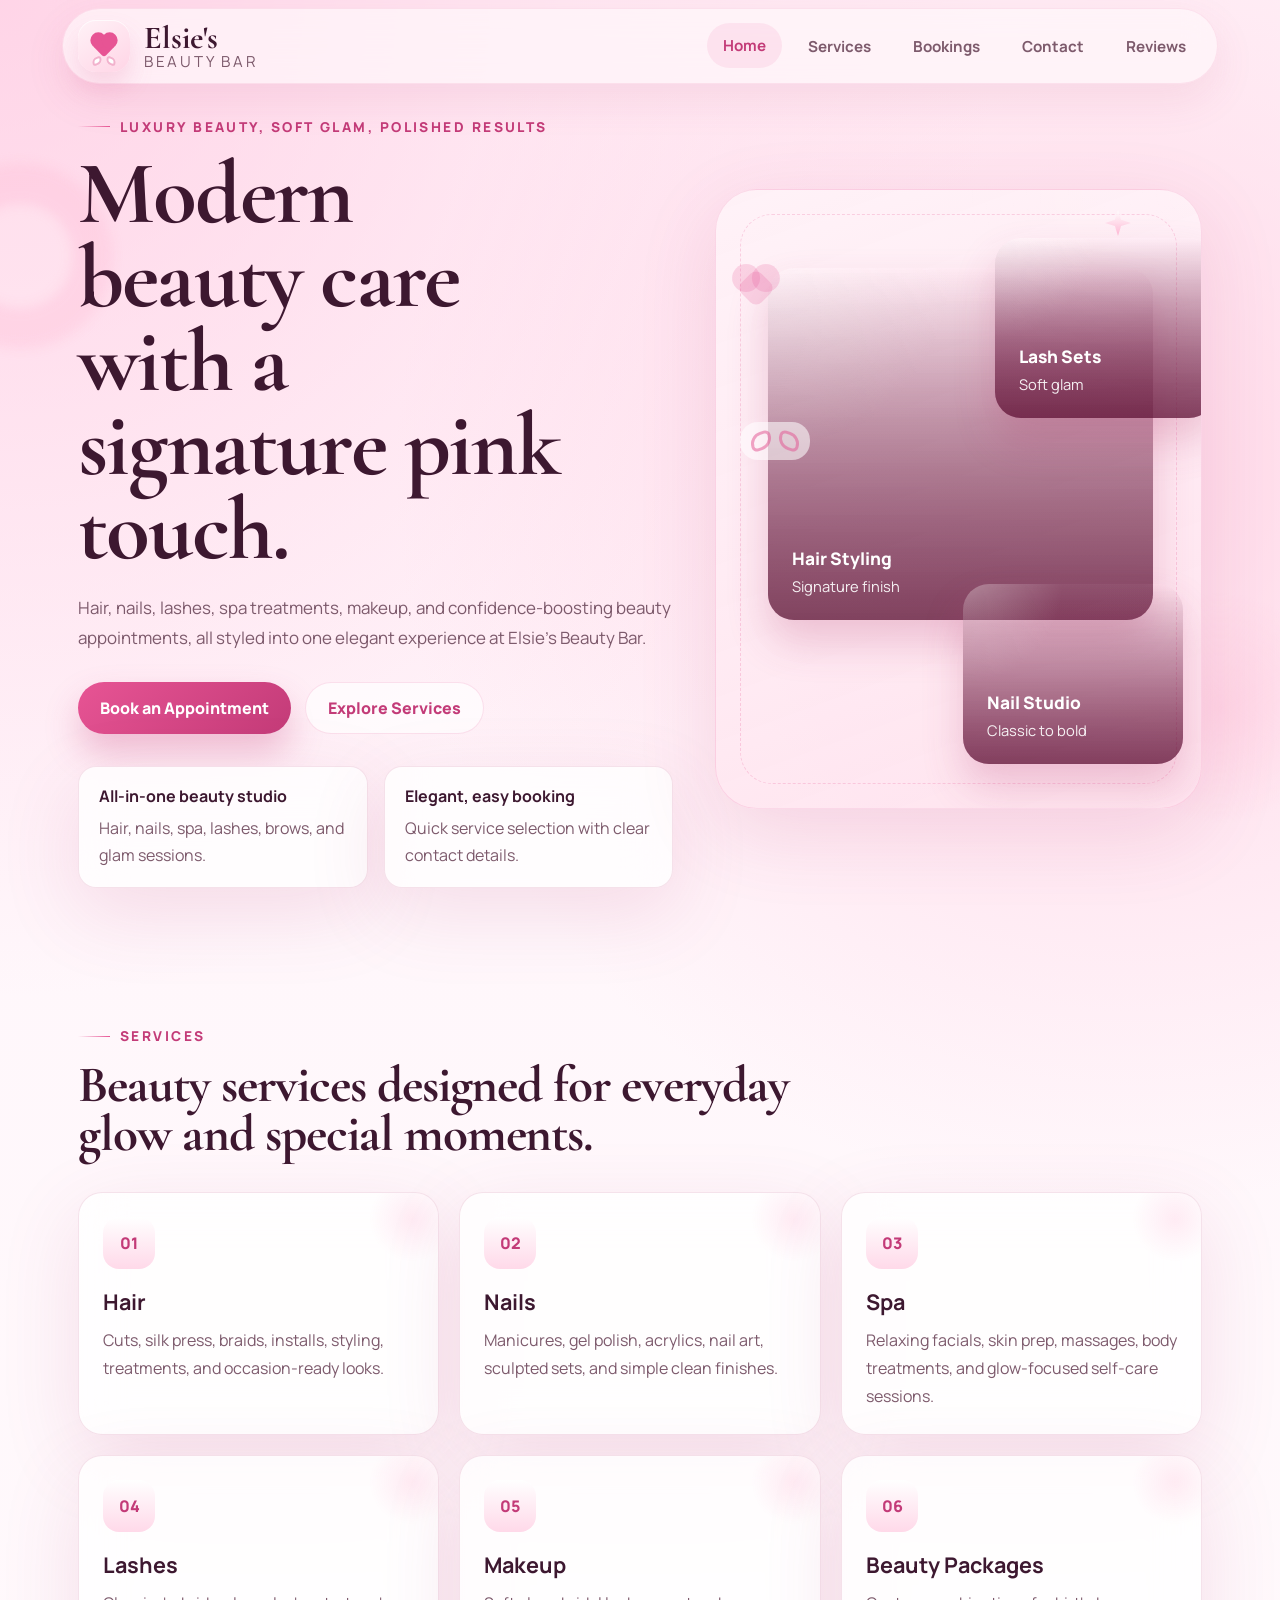
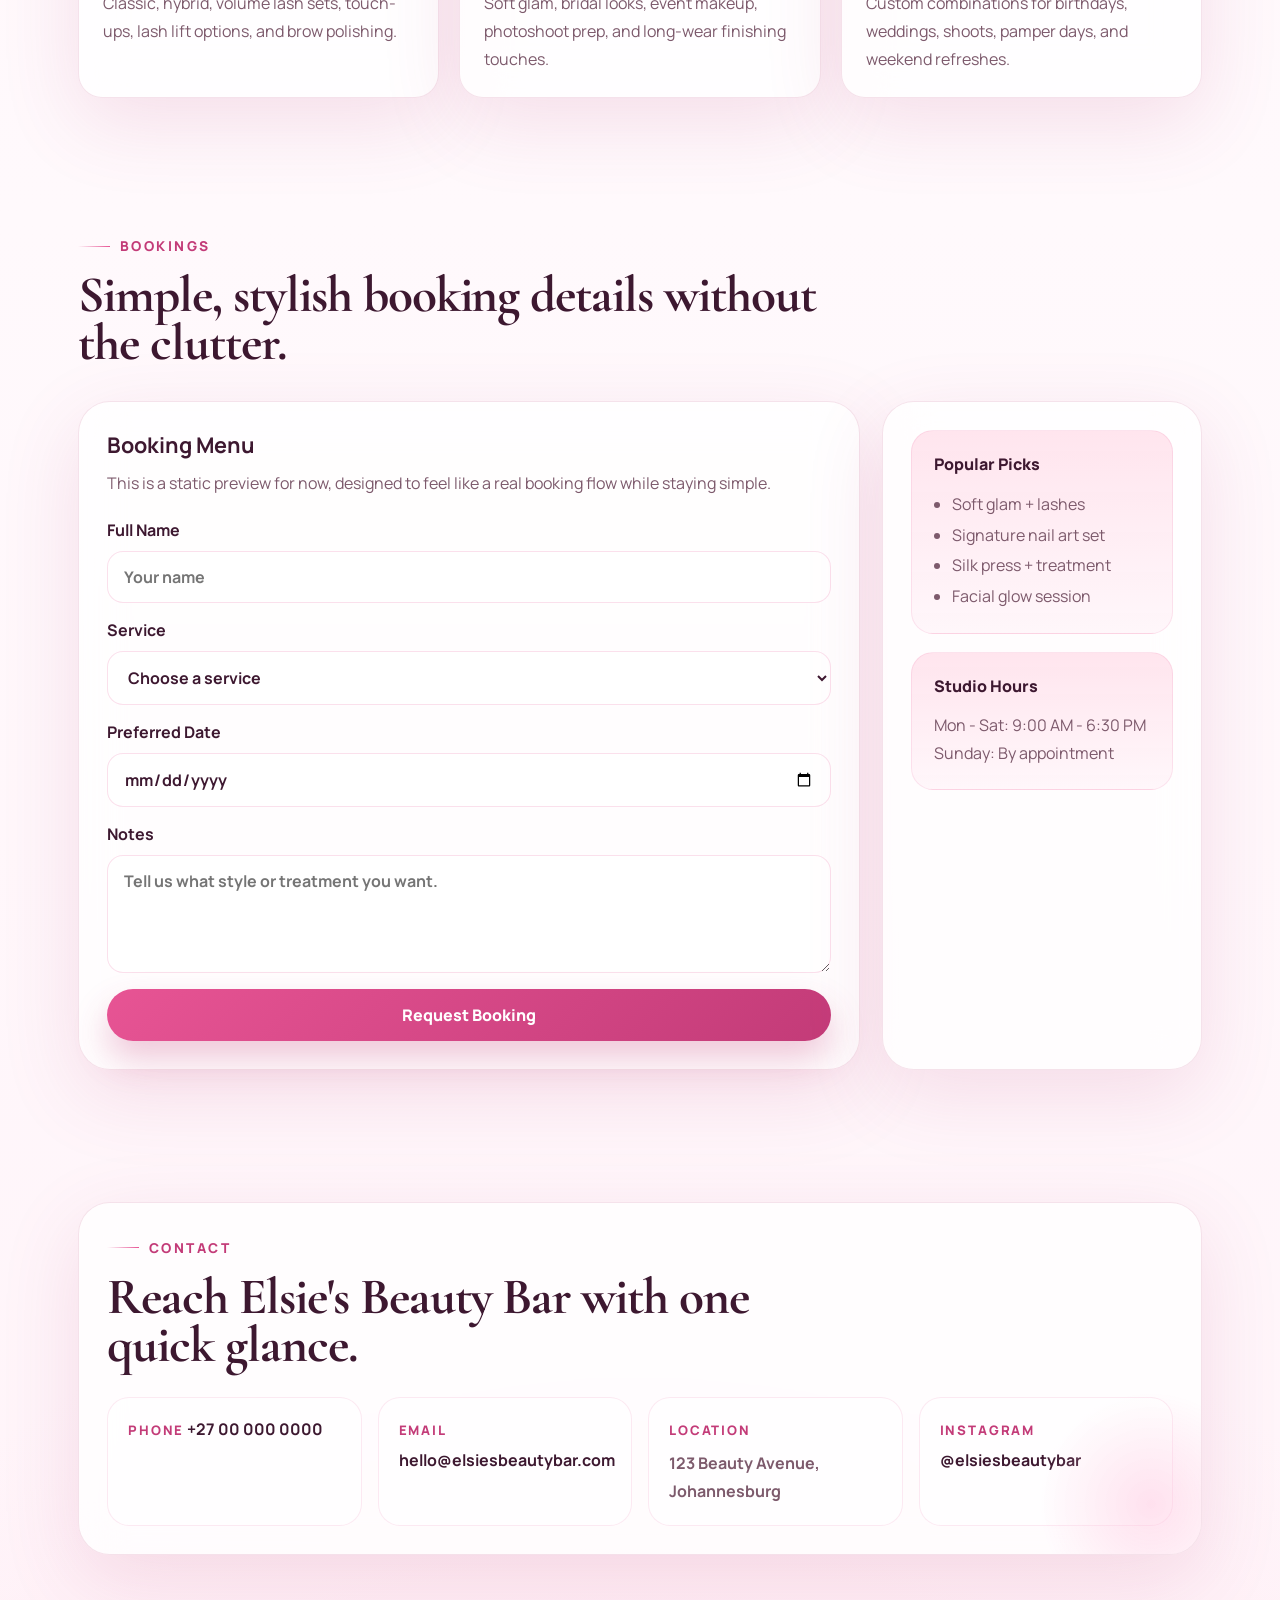
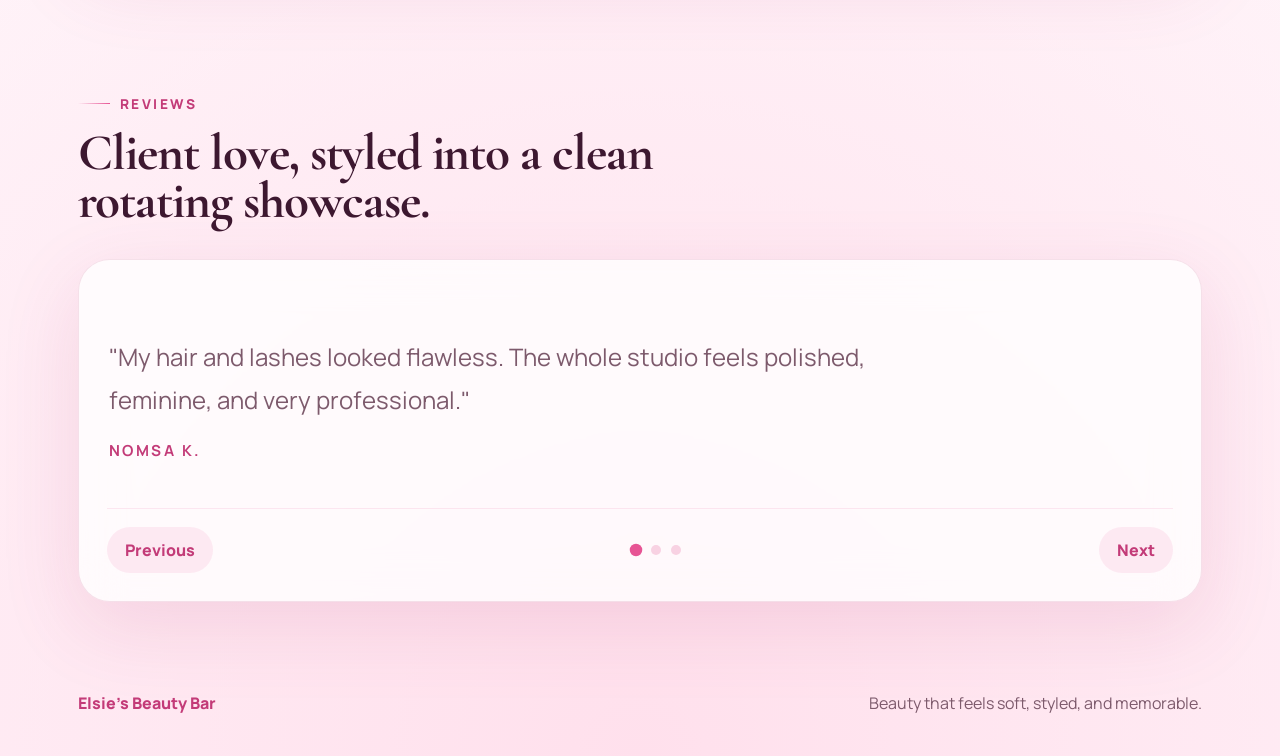
==== elsie/index.html @ 5c99219f "add beauty bar to github io" ====
<!DOCTYPE html>
<html lang="en">
<head>
  <meta charset="UTF-8">
  <meta name="viewport" content="width=device-width, initial-scale=1.0">
  <title>Elsie's Beauty Bar</title>
  <meta
    name="description"
    content="Elsie's Beauty Bar offers hair, nails, spa treatments, lashes, makeup, and beauty care in a polished, pink-inspired setting."
  >
  <link rel="preconnect" href="https://fonts.googleapis.com">
  <link rel="preconnect" href="https://fonts.gstatic.com" crossorigin>
  <link
    href="https://fonts.googleapis.com/css2?family=Cormorant+Garamond:wght@500;600;700&family=Manrope:wght@400;500;600;700;800&display=swap"
    rel="stylesheet"
  >
  <link rel="stylesheet" href="styles.css">
</head>
<body>
  <div class="site-shell">
    <header class="topbar">
      <a class="brand" href="#home" aria-label="Elsie's Beauty Bar home">
        <span class="brand-mark">
          <span class="brand-heart"></span>
          <span class="brand-bow">
            <span></span>
            <span></span>
          </span>
        </span>
        <span class="brand-copy">
          <strong>Elsie's</strong>
          <span>Beauty Bar</span>
        </span>
      </a>

      <button class="nav-toggle" type="button" aria-expanded="false" aria-label="Toggle navigation">
        <span></span>
        <span></span>
        <span></span>
      </button>

      <nav class="main-nav">
        <a href="#home">Home</a>
        <a href="#services">Services</a>
        <a href="#bookings">Bookings</a>
        <a href="#contact">Contact</a>
        <a href="#reviews">Reviews</a>
      </nav>
    </header>

    <main>
      <section class="hero section" id="home">
        <div class="hero-copy reveal">
          <p class="eyebrow">Luxury beauty, soft glam, polished results</p>
          <h1>Modern beauty care with a signature pink touch.</h1>
          <p class="lead">
            Hair, nails, lashes, spa treatments, makeup, and confidence-boosting beauty appointments,
            all styled into one elegant experience at Elsie's Beauty Bar.
          </p>
          <div class="hero-actions">
            <a class="button button-primary" href="#bookings">Book an Appointment</a>
            <a class="button button-secondary" href="#services">Explore Services</a>
          </div>

          <div class="hero-highlights">
            <article>
              <strong>All-in-one beauty studio</strong>
              <span>Hair, nails, spa, lashes, brows, and glam sessions.</span>
            </article>
            <article>
              <strong>Elegant, easy booking</strong>
              <span>Quick service selection with clear contact details.</span>
            </article>
          </div>
        </div>

        <div class="hero-visual reveal delay-1" aria-hidden="true">
          <div class="beauty-frame">
            <div class="beauty-card card-large">
              <span class="service-tag">Hair Styling</span>
              <span class="service-time">Signature finish</span>
            </div>
            <div class="beauty-card card-small card-top">
              <span class="service-tag">Lash Sets</span>
              <span class="service-time">Soft glam</span>
            </div>
            <div class="beauty-card card-small card-bottom">
              <span class="service-tag">Nail Studio</span>
              <span class="service-time">Classic to bold</span>
            </div>
            <div class="floating-icon icon-heart"></div>
            <div class="floating-icon icon-bow">
              <span></span>
              <span></span>
            </div>
            <div class="floating-icon icon-sparkle"></div>
          </div>
        </div>
      </section>

      <section class="services section" id="services">
        <div class="section-heading reveal">
          <p class="eyebrow">Services</p>
          <h2>Beauty services designed for everyday glow and special moments.</h2>
        </div>

        <div class="service-grid">
          <article class="service-card reveal">
            <div class="card-icon">01</div>
            <h3>Hair</h3>
            <p>Cuts, silk press, braids, installs, styling, treatments, and occasion-ready looks.</p>
          </article>
          <article class="service-card reveal delay-1">
            <div class="card-icon">02</div>
            <h3>Nails</h3>
            <p>Manicures, gel polish, acrylics, nail art, sculpted sets, and simple clean finishes.</p>
          </article>
          <article class="service-card reveal delay-2">
            <div class="card-icon">03</div>
            <h3>Spa</h3>
            <p>Relaxing facials, skin prep, massages, body treatments, and glow-focused self-care sessions.</p>
          </article>
          <article class="service-card reveal">
            <div class="card-icon">04</div>
            <h3>Lashes</h3>
            <p>Classic, hybrid, volume lash sets, touch-ups, lash lift options, and brow polishing.</p>
          </article>
          <article class="service-card reveal delay-1">
            <div class="card-icon">05</div>
            <h3>Makeup</h3>
            <p>Soft glam, bridal looks, event makeup, photoshoot prep, and long-wear finishing touches.</p>
          </article>
          <article class="service-card reveal delay-2">
            <div class="card-icon">06</div>
            <h3>Beauty Packages</h3>
            <p>Custom combinations for birthdays, weddings, shoots, pamper days, and weekend refreshes.</p>
          </article>
        </div>
      </section>

      <section class="bookings section" id="bookings">
        <div class="section-heading reveal">
          <p class="eyebrow">Bookings</p>
          <h2>Simple, stylish booking details without the clutter.</h2>
        </div>

        <div class="booking-layout">
          <div class="booking-panel reveal">
            <h3>Booking Menu</h3>
            <p>
              This is a static preview for now, designed to feel like a real booking flow while staying simple.
            </p>

            <form class="booking-form">
              <label>
                Full Name
                <input type="text" placeholder="Your name">
              </label>
              <label>
                Service
                <select>
                  <option>Choose a service</option>
                  <option>Hair Appointment</option>
                  <option>Nail Appointment</option>
                  <option>Spa Treatment</option>
                  <option>Lash Appointment</option>
                  <option>Makeup Session</option>
                  <option>Beauty Package</option>
                </select>
              </label>
              <label>
                Preferred Date
                <input type="date">
              </label>
              <label>
                Notes
                <textarea rows="4" placeholder="Tell us what style or treatment you want."></textarea>
              </label>
              <button class="button button-primary" type="button">Request Booking</button>
            </form>
          </div>

          <aside class="booking-side reveal delay-1">
            <div class="mini-card">
              <span class="mini-title">Popular Picks</span>
              <ul>
                <li>Soft glam + lashes</li>
                <li>Signature nail art set</li>
                <li>Silk press + treatment</li>
                <li>Facial glow session</li>
              </ul>
            </div>
            <div class="mini-card">
              <span class="mini-title">Studio Hours</span>
              <p>Mon - Sat: 9:00 AM - 6:30 PM</p>
              <p>Sunday: By appointment</p>
            </div>
          </aside>
        </div>
      </section>

      <section class="contact section" id="contact">
        <div class="contact-panel reveal">
          <div class="section-heading left">
            <p class="eyebrow">Contact</p>
            <h2>Reach Elsie's Beauty Bar with one quick glance.</h2>
          </div>

          <div class="contact-grid">
            <article>
              <span class="contact-label">Phone</span>
              <a href="tel:+270000000000">+27 00 000 0000</a>
            </article>
            <article>
              <span class="contact-label">Email</span>
              <a href="mailto:hello@elsiesbeautybar.com">hello@elsiesbeautybar.com</a>
            </article>
            <article>
              <span class="contact-label">Location</span>
              <p>123 Beauty Avenue, Johannesburg</p>
            </article>
            <article>
              <span class="contact-label">Instagram</span>
              <a href="#">@elsiesbeautybar</a>
            </article>
          </div>
        </div>
      </section>

      <section class="reviews section" id="reviews">
        <div class="section-heading reveal">
          <p class="eyebrow">Reviews</p>
          <h2>Client love, styled into a clean rotating showcase.</h2>
        </div>

        <div class="reviews-shell reveal delay-1">
          <div class="reviews-track">
            <article class="review-card is-active">
              <p>
                "My hair and lashes looked flawless. The whole studio feels polished, feminine, and very professional."
              </p>
              <strong>Nomsa K.</strong>
            </article>
            <article class="review-card">
              <p>
                "I booked nails and a facial and left feeling completely refreshed. Beautiful service from start to finish."
              </p>
              <strong>Keletso M.</strong>
            </article>
            <article class="review-card">
              <p>
                "Perfect glam for my event. Clean work, friendly energy, and the pink aesthetic is honestly gorgeous."
              </p>
              <strong>Lerato P.</strong>
            </article>
          </div>

          <div class="review-controls" aria-label="Review controls">
            <button class="review-button prev" type="button" aria-label="Previous review">Previous</button>
            <div class="review-dots" aria-label="Review indicators"></div>
            <button class="review-button next" type="button" aria-label="Next review">Next</button>
          </div>
        </div>
      </section>
    </main>

    <footer class="site-footer">
      <p>Elsie's Beauty Bar</p>
      <span>Beauty that feels soft, styled, and memorable.</span>
    </footer>
  </div>

  <script src="script.js"></script>
</body>
</html>
---- elsie/styles.css ----
:root {
  --bg: #fff7fb;
  --surface: rgba(255, 255, 255, 0.78);
  --surface-strong: #fffdfd;
  --surface-pink: linear-gradient(180deg, rgba(255, 226, 236, 0.9), rgba(255, 246, 250, 0.92));
  --text: #3d1830;
  --muted: #7d5a6c;
  --line: rgba(197, 103, 143, 0.18);
  --primary: #e75494;
  --primary-deep: #c33b78;
  --primary-soft: #ffd2e5;
  --accent: #ff8eb6;
  --shadow: 0 24px 80px rgba(183, 65, 117, 0.14);
  --shadow-soft: 0 16px 40px rgba(183, 65, 117, 0.1);
  --radius-xl: 32px;
  --radius-lg: 24px;
  --radius-md: 18px;
  --container: 1180px;
}

* {
  box-sizing: border-box;
}

html {
  scroll-behavior: smooth;
}

body {
  margin: 0;
  min-height: 100vh;
  font-family: "Manrope", sans-serif;
  color: var(--text);
  background:
    radial-gradient(circle at top left, rgba(255, 186, 216, 0.55), transparent 24%),
    radial-gradient(circle at 88% 12%, rgba(255, 205, 225, 0.72), transparent 20%),
    radial-gradient(circle at 50% 100%, rgba(255, 222, 235, 0.9), transparent 28%),
    linear-gradient(180deg, #fff5fa 0%, #fff9fc 46%, #fff2f8 100%);
  overflow-x: hidden;
}

body::before,
body::after {
  content: "";
  position: fixed;
  inset: auto;
  pointer-events: none;
  z-index: 0;
}

body::before {
  top: 14%;
  left: -110px;
  width: 260px;
  height: 260px;
  background:
    radial-gradient(circle, rgba(255, 255, 255, 0.45) 0 28%, transparent 29%),
    radial-gradient(circle, rgba(255, 179, 207, 0.38) 0 50%, transparent 51%);
  filter: blur(6px);
  opacity: 0.65;
  animation: drift 16s ease-in-out infinite;
}

body::after {
  right: -60px;
  bottom: 8%;
  width: 240px;
  height: 240px;
  border-radius: 50%;
  background: radial-gradient(circle, rgba(255, 193, 216, 0.4), transparent 68%);
  animation: drift 18s ease-in-out infinite reverse;
}

a {
  color: inherit;
  text-decoration: none;
}

button,
input,
select,
textarea {
  font: inherit;
}

.site-shell {
  position: relative;
  z-index: 1;
}

.topbar {
  position: sticky;
  top: 0;
  z-index: 40;
  display: flex;
  align-items: center;
  justify-content: space-between;
  gap: 24px;
  max-width: var(--container);
  margin: 0 auto;
  padding: 20px 28px;
  backdrop-filter: blur(20px);
  -webkit-backdrop-filter: blur(20px);
}

.topbar::before {
  content: "";
  position: absolute;
  inset: 8px 12px;
  border-radius: 999px;
  background: rgba(255, 248, 251, 0.68);
  border: 1px solid rgba(231, 84, 148, 0.12);
  box-shadow: var(--shadow-soft);
  z-index: -1;
}

.brand {
  display: inline-flex;
  align-items: center;
  gap: 14px;
}

.brand-mark {
  position: relative;
  display: grid;
  place-items: center;
  width: 52px;
  height: 52px;
  border-radius: 18px;
  background: linear-gradient(145deg, #fff2f7, #ffd5e6);
  box-shadow: inset 0 1px 0 rgba(255, 255, 255, 0.75), 0 14px 24px rgba(222, 89, 143, 0.18);
}

.brand-heart {
  position: absolute;
  width: 16px;
  height: 16px;
  background: var(--primary);
  transform: rotate(45deg);
  border-radius: 3px;
  top: 18px;
}

.brand-heart::before,
.brand-heart::after {
  content: "";
  position: absolute;
  width: 16px;
  height: 16px;
  background: var(--primary);
  border-radius: 50%;
}

.brand-heart::before {
  left: -8px;
}

.brand-heart::after {
  top: -8px;
}

.brand-bow {
  position: absolute;
  bottom: 7px;
  display: flex;
  align-items: center;
  gap: 4px;
}

.brand-bow span {
  width: 10px;
  height: 8px;
  background: #fff;
  border: 2px solid rgba(227, 85, 145, 0.45);
}

.brand-bow span:first-child {
  border-radius: 11px 4px 11px 4px;
  transform: rotate(-18deg);
}

.brand-bow span:last-child {
  border-radius: 4px 11px 4px 11px;
  transform: rotate(18deg);
}

.brand-copy {
  display: flex;
  flex-direction: column;
  line-height: 1;
}

.brand-copy strong {
  font-family: "Cormorant Garamond", serif;
  font-size: 2rem;
  font-weight: 700;
}

.brand-copy span {
  color: var(--muted);
  font-size: 0.95rem;
  letter-spacing: 0.18em;
  text-transform: uppercase;
}

.main-nav {
  display: flex;
  align-items: center;
  gap: 10px;
}

.main-nav a {
  padding: 12px 16px;
  border-radius: 999px;
  color: var(--muted);
  font-weight: 700;
  font-size: 0.95rem;
  transition: transform 200ms ease, color 200ms ease, background-color 200ms ease;
}

.main-nav a:hover,
.main-nav a.is-active {
  color: var(--primary-deep);
  background: rgba(231, 84, 148, 0.1);
  transform: translateY(-1px);
}

.nav-toggle {
  display: none;
  width: 48px;
  height: 48px;
  border: 0;
  border-radius: 16px;
  background: rgba(231, 84, 148, 0.1);
  cursor: pointer;
}

.nav-toggle span {
  display: block;
  width: 18px;
  height: 2px;
  margin: 4px auto;
  border-radius: 999px;
  background: var(--primary-deep);
}

.section {
  max-width: var(--container);
  margin: 0 auto;
  padding: 42px 28px 90px;
}

.hero {
  display: grid;
  grid-template-columns: 1.1fr 0.9fr;
  align-items: center;
  gap: 42px;
  min-height: calc(100vh - 96px);
  padding-top: 18px;
}

.eyebrow {
  display: inline-flex;
  align-items: center;
  gap: 10px;
  margin: 0 0 16px;
  color: var(--primary-deep);
  font-size: 0.85rem;
  font-weight: 800;
  letter-spacing: 0.18em;
  text-transform: uppercase;
}

.eyebrow::before {
  content: "";
  width: 32px;
  height: 1px;
  background: linear-gradient(90deg, transparent, var(--primary));
}

.hero h1,
.section-heading h2 {
  margin: 0;
  font-family: "Cormorant Garamond", serif;
  font-weight: 700;
  letter-spacing: -0.02em;
  line-height: 0.94;
}

.hero h1 {
  max-width: 12ch;
  font-size: clamp(3.7rem, 7vw, 6.8rem);
}

.lead {
  max-width: 62ch;
  margin: 20px 0 0;
  color: var(--muted);
  font-size: 1.06rem;
  line-height: 1.8;
}

.hero-actions {
  display: flex;
  flex-wrap: wrap;
  gap: 14px;
  margin-top: 28px;
}

.button {
  display: inline-flex;
  align-items: center;
  justify-content: center;
  min-height: 52px;
  padding: 0 22px;
  border: 0;
  border-radius: 999px;
  cursor: pointer;
  font-weight: 800;
  transition: transform 220ms ease, box-shadow 220ms ease, background-color 220ms ease;
}

.button:hover {
  transform: translateY(-2px);
}

.button-primary {
  color: #fff;
  background: linear-gradient(135deg, var(--primary), var(--primary-deep));
  box-shadow: 0 18px 34px rgba(199, 59, 120, 0.28);
}

.button-secondary {
  color: var(--primary-deep);
  background: rgba(255, 255, 255, 0.68);
  border: 1px solid rgba(231, 84, 148, 0.16);
}

.hero-highlights {
  display: grid;
  grid-template-columns: repeat(2, minmax(0, 1fr));
  gap: 16px;
  margin-top: 32px;
}

.hero-highlights article,
.service-card,
.booking-panel,
.booking-side,
.contact-panel,
.reviews-shell {
  border: 1px solid var(--line);
  background: var(--surface);
  backdrop-filter: blur(22px);
  -webkit-backdrop-filter: blur(22px);
  box-shadow: var(--shadow);
}

.hero-highlights article {
  padding: 18px 20px;
  border-radius: var(--radius-md);
}

.hero-highlights strong {
  display: block;
  margin-bottom: 8px;
}

.hero-highlights span {
  color: var(--muted);
  line-height: 1.7;
}

.beauty-frame {
  position: relative;
  min-height: 620px;
  border-radius: 42px;
  background:
    linear-gradient(160deg, rgba(255, 243, 248, 0.92), rgba(255, 227, 238, 0.85)),
    radial-gradient(circle at top right, rgba(255, 255, 255, 0.75), transparent 30%);
  border: 1px solid rgba(231, 84, 148, 0.16);
  box-shadow: var(--shadow);
  overflow: hidden;
}

.beauty-frame::before {
  content: "";
  position: absolute;
  inset: 24px;
  border: 1px dashed rgba(231, 84, 148, 0.22);
  border-radius: 32px;
}

.beauty-card {
  position: absolute;
  display: flex;
  flex-direction: column;
  justify-content: flex-end;
  gap: 6px;
  padding: 24px;
  border-radius: 26px;
  color: #fff;
  box-shadow: 0 22px 40px rgba(179, 57, 109, 0.24);
}

.beauty-card::before {
  content: "";
  position: absolute;
  inset: 0;
  border-radius: inherit;
  background:
    linear-gradient(180deg, transparent, rgba(65, 14, 34, 0.48)),
    radial-gradient(circle at top left, rgba(255, 255, 255, 0.3), transparent 35%);
}

.beauty-card span {
  position: relative;
  z-index: 1;
}

.card-large {
  inset: 78px 48px 188px 52px;
  background:
    linear-gradient(180deg, rgba(255, 196, 220, 0.1), rgba(131, 13, 72, 0.54)),
    url("https://images.unsplash.com/photo-1522335789203-aabd1fc54bc9?auto=format&fit=crop&w=900&q=80") center/cover;
}

.card-small {
  width: 220px;
  height: 180px;
}

.card-top {
  top: 48px;
  right: -14px;
  background:
    linear-gradient(180deg, rgba(255, 197, 226, 0.06), rgba(146, 20, 83, 0.58)),
    url("https://images.unsplash.com/photo-1512496015851-a90fb38ba796?auto=format&fit=crop&w=700&q=80") center/cover;
}

.card-bottom {
  right: 18px;
  bottom: 44px;
  background:
    linear-gradient(180deg, rgba(255, 196, 220, 0.06), rgba(146, 20, 83, 0.58)),
    url("https://images.unsplash.com/photo-1604902396830-aca29e19b067?auto=format&fit=crop&w=700&q=80") center/cover;
}

.service-tag {
  font-size: 1.08rem;
  font-weight: 800;
}

.service-time {
  font-size: 0.92rem;
  opacity: 0.92;
}

.floating-icon {
  position: absolute;
  animation: floatY 6s ease-in-out infinite;
}

.icon-heart {
  top: 84px;
  left: 26px;
  width: 28px;
  height: 28px;
  background: rgba(231, 84, 148, 0.2);
  transform: rotate(45deg);
  border-radius: 8px;
}

.icon-heart::before,
.icon-heart::after {
  content: "";
  position: absolute;
  width: 28px;
  height: 28px;
  border-radius: 50%;
  background: rgba(231, 84, 148, 0.2);
}

.icon-heart::before {
  left: -14px;
}

.icon-heart::after {
  top: -14px;
}

.icon-bow {
  top: 232px;
  left: 24px;
  display: flex;
  gap: 6px;
  padding: 10px;
  border-radius: 18px;
  background: rgba(255, 255, 255, 0.55);
}

.icon-bow span {
  width: 22px;
  height: 18px;
  border: 3px solid rgba(227, 85, 145, 0.52);
}

.icon-bow span:first-child {
  border-radius: 18px 8px 18px 8px;
  transform: rotate(-18deg);
}

.icon-bow span:last-child {
  border-radius: 8px 18px 8px 18px;
  transform: rotate(18deg);
}

.icon-sparkle {
  right: 70px;
  top: 20px;
  width: 26px;
  height: 26px;
  background: linear-gradient(180deg, rgba(255, 255, 255, 0.9), rgba(255, 154, 195, 0.65));
  clip-path: polygon(50% 0%, 62% 38%, 100% 50%, 62% 62%, 50% 100%, 38% 62%, 0% 50%, 38% 38%);
}

.section-heading {
  max-width: 740px;
  margin-bottom: 34px;
}

.section-heading.left {
  margin-bottom: 28px;
}

.section-heading h2 {
  font-size: clamp(2.6rem, 4vw, 4.5rem);
}

.service-grid {
  display: grid;
  grid-template-columns: repeat(3, minmax(0, 1fr));
  gap: 20px;
}

.service-card {
  position: relative;
  padding: 24px;
  border-radius: var(--radius-lg);
  overflow: hidden;
  transition: transform 240ms ease, border-color 240ms ease;
}

.service-card::after {
  content: "";
  position: absolute;
  top: -20px;
  right: -20px;
  width: 92px;
  height: 92px;
  background: radial-gradient(circle, rgba(255, 200, 222, 0.34), transparent 66%);
}

.service-card:hover {
  transform: translateY(-6px);
  border-color: rgba(231, 84, 148, 0.3);
}

.card-icon {
  display: inline-flex;
  align-items: center;
  justify-content: center;
  width: 52px;
  height: 52px;
  border-radius: 16px;
  margin-bottom: 18px;
  color: var(--primary-deep);
  font-weight: 800;
  background: linear-gradient(180deg, #fff, #ffd9e9);
}

.service-card h3,
.booking-panel h3 {
  margin: 0 0 10px;
  font-size: 1.35rem;
}

.service-card p,
.booking-panel p,
.mini-card p,
.contact-grid p,
.review-card p {
  margin: 0;
  color: var(--muted);
  line-height: 1.75;
}

.booking-layout {
  display: grid;
  grid-template-columns: minmax(0, 1fr) 320px;
  gap: 22px;
}

.booking-panel,
.booking-side,
.contact-panel,
.reviews-shell {
  border-radius: var(--radius-xl);
  padding: 28px;
}

.booking-form {
  display: grid;
  gap: 16px;
  margin-top: 22px;
}

.booking-form label {
  display: grid;
  gap: 10px;
  font-weight: 700;
  color: var(--text);
}

.booking-form input,
.booking-form select,
.booking-form textarea {
  width: 100%;
  padding: 14px 16px;
  border: 1px solid rgba(231, 84, 148, 0.18);
  border-radius: 16px;
  background: rgba(255, 255, 255, 0.72);
  color: var(--text);
  outline: none;
  transition: border-color 200ms ease, box-shadow 200ms ease;
}

.booking-form input:focus,
.booking-form select:focus,
.booking-form textarea:focus {
  border-color: rgba(227, 85, 145, 0.52);
  box-shadow: 0 0 0 4px rgba(231, 84, 148, 0.1);
}

.booking-side {
  display: grid;
  gap: 18px;
  align-content: start;
}

.mini-card {
  padding: 22px;
  border-radius: 22px;
  background: var(--surface-pink);
  border: 1px solid rgba(231, 84, 148, 0.12);
}

.mini-title {
  display: block;
  margin-bottom: 14px;
  font-weight: 800;
}

.mini-card ul {
  margin: 0;
  padding-left: 18px;
  color: var(--muted);
  line-height: 1.9;
}

.contact-panel {
  position: relative;
  overflow: hidden;
}

.contact-panel::before {
  content: "";
  position: absolute;
  inset: auto -60px -60px auto;
  width: 220px;
  height: 220px;
  background: radial-gradient(circle, rgba(255, 197, 223, 0.52), transparent 72%);
}

.contact-grid {
  display: grid;
  grid-template-columns: repeat(4, minmax(0, 1fr));
  gap: 16px;
}

.contact-grid article {
  padding: 20px;
  border-radius: 22px;
  background: rgba(255, 255, 255, 0.62);
  border: 1px solid rgba(231, 84, 148, 0.12);
}

.contact-label {
  display: inline-block;
  margin-bottom: 10px;
  color: var(--primary-deep);
  font-size: 0.82rem;
  font-weight: 800;
  letter-spacing: 0.14em;
  text-transform: uppercase;
}

.contact-grid a,
.contact-grid p {
  font-weight: 700;
}

.reviews-shell {
  overflow: hidden;
}

.reviews-track {
  position: relative;
  min-height: 220px;
}

.review-card {
  position: absolute;
  inset: 0;
  display: grid;
  align-content: center;
  gap: 18px;
  padding: 8px 2px;
  opacity: 0;
  transform: translateX(40px) scale(0.97);
  transition: opacity 320ms ease, transform 320ms ease;
}

.review-card.is-active {
  opacity: 1;
  transform: translateX(0) scale(1);
}

.review-card p {
  max-width: 760px;
  font-size: clamp(1.15rem, 2vw, 1.5rem);
  line-height: 1.8;
}

.review-card strong {
  color: var(--primary-deep);
  font-size: 0.95rem;
  letter-spacing: 0.16em;
  text-transform: uppercase;
}

.review-controls {
  display: flex;
  align-items: center;
  justify-content: space-between;
  gap: 12px;
  padding-top: 18px;
  border-top: 1px solid rgba(231, 84, 148, 0.12);
}

.review-button {
  min-height: 46px;
  padding: 0 18px;
  border: 0;
  border-radius: 999px;
  color: var(--primary-deep);
  background: rgba(231, 84, 148, 0.1);
  font-weight: 800;
  cursor: pointer;
}

.review-dots {
  display: flex;
  align-items: center;
  gap: 10px;
}

.review-dots button {
  width: 10px;
  height: 10px;
  padding: 0;
  border: 0;
  border-radius: 50%;
  background: rgba(227, 85, 145, 0.24);
  cursor: pointer;
  transition: transform 200ms ease, background-color 200ms ease;
}

.review-dots button.is-active {
  background: var(--primary);
  transform: scale(1.25);
}

.site-footer {
  max-width: var(--container);
  margin: 0 auto;
  padding: 0 28px 42px;
  display: flex;
  justify-content: space-between;
  gap: 20px;
  color: var(--muted);
}

.site-footer p {
  margin: 0;
  font-weight: 800;
  color: var(--primary-deep);
}

.reveal {
  opacity: 0;
  transform: translateY(34px);
  transition: opacity 700ms ease, transform 700ms ease;
}

.reveal.is-visible {
  opacity: 1;
  transform: translateY(0);
}

.delay-1 {
  transition-delay: 120ms;
}

.delay-2 {
  transition-delay: 220ms;
}

@keyframes floatY {
  0%,
  100% {
    transform: translateY(0);
  }
  50% {
    transform: translateY(-12px);
  }
}

@keyframes drift {
  0%,
  100% {
    transform: translate3d(0, 0, 0);
  }
  50% {
    transform: translate3d(12px, -20px, 0);
  }
}

@media (max-width: 1024px) {
  .hero,
  .booking-layout,
  .contact-grid {
    grid-template-columns: 1fr;
  }

  .service-grid {
    grid-template-columns: repeat(2, minmax(0, 1fr));
  }

  .beauty-frame {
    min-height: 520px;
  }

  .card-top {
    right: 22px;
  }
}

@media (max-width: 860px) {
  .topbar {
    flex-wrap: wrap;
  }

  .nav-toggle {
    display: block;
    margin-left: auto;
  }

  .main-nav {
    display: none;
    width: 100%;
    flex-direction: column;
    align-items: stretch;
    padding-top: 6px;
  }

  .main-nav.is-open {
    display: flex;
  }

  .main-nav a {
    text-align: center;
  }

  .hero h1 {
    max-width: none;
  }
}

@media (max-width: 680px) {
  .section {
    padding: 28px 18px 70px;
  }

  .topbar {
    padding: 16px 18px;
  }

  .topbar::before {
    inset: 6px;
    border-radius: 28px;
  }

  .brand-copy strong {
    font-size: 1.7rem;
  }

  .hero {
    min-height: auto;
    gap: 26px;
  }

  .hero-highlights,
  .service-grid {
    grid-template-columns: 1fr;
  }

  .beauty-frame {
    min-height: 420px;
  }

  .card-large {
    inset: 86px 20px 152px;
  }

  .card-small {
    width: 160px;
    height: 136px;
    padding: 16px;
  }

  .card-top {
    right: 10px;
  }

  .card-bottom {
    right: 14px;
    bottom: 24px;
  }

  .booking-panel,
  .booking-side,
  .contact-panel,
  .reviews-shell {
    padding: 22px;
  }

  .site-footer {
    flex-direction: column;
    padding: 0 18px 34px;
  }

  .review-controls {
    flex-wrap: wrap;
    justify-content: center;
  }
}

@media (prefers-reduced-motion: reduce) {
  html {
    scroll-behavior: auto;
  }

  *,
  *::before,
  *::after {
    animation: none !important;
    transition-duration: 0.01ms !important;
    transition-delay: 0ms !important;
  }
}
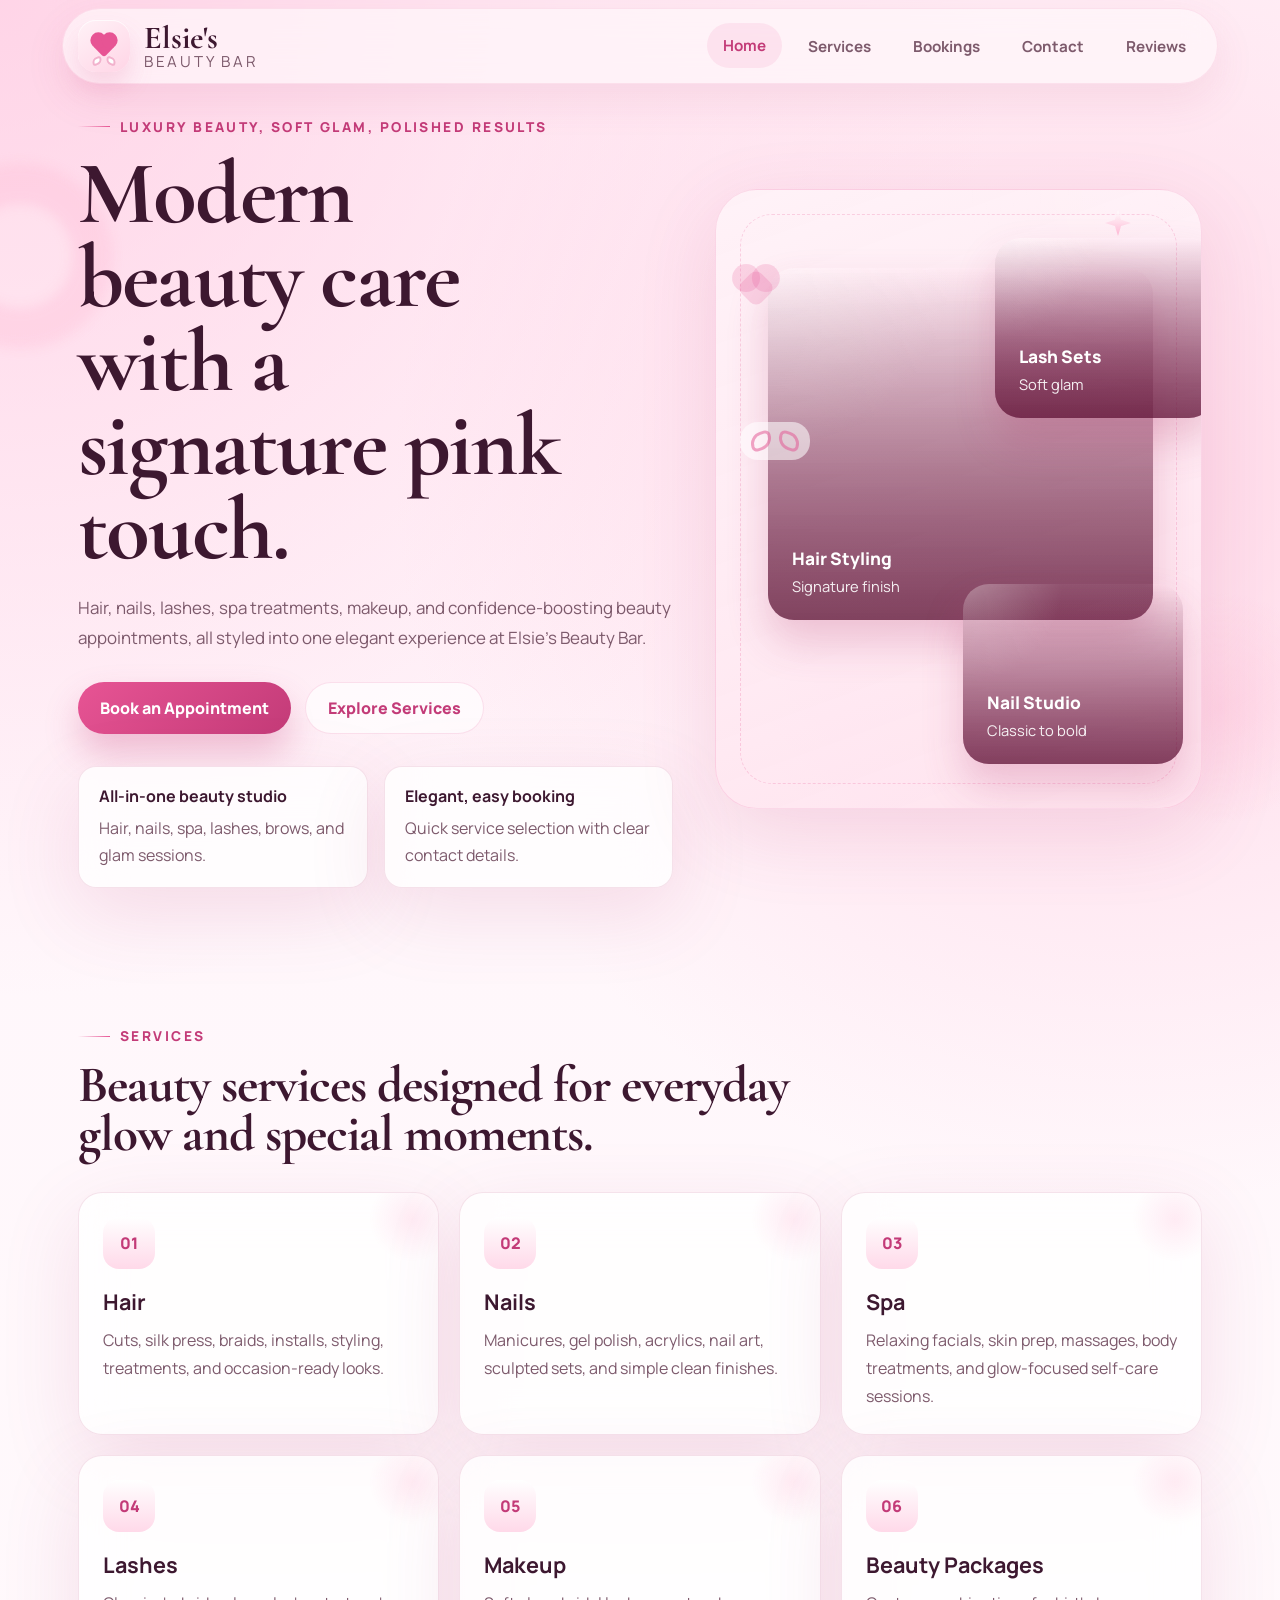
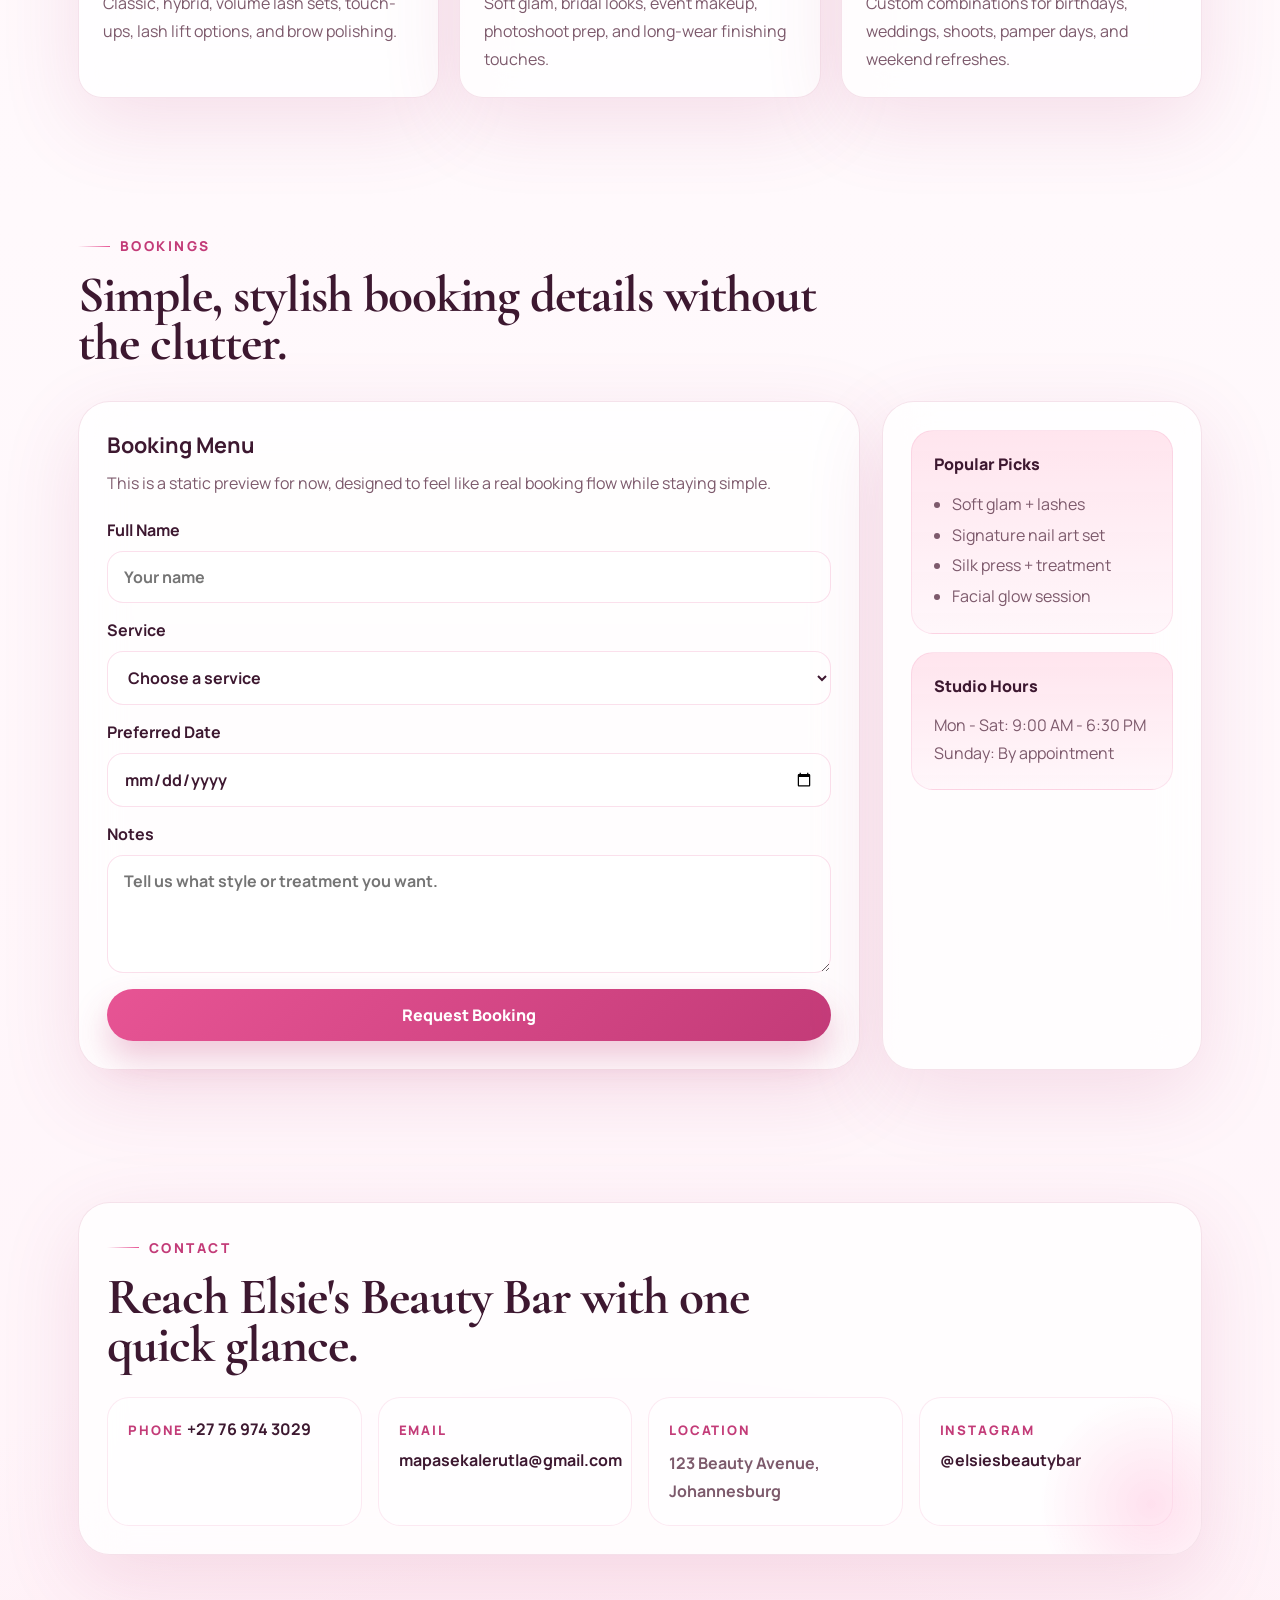
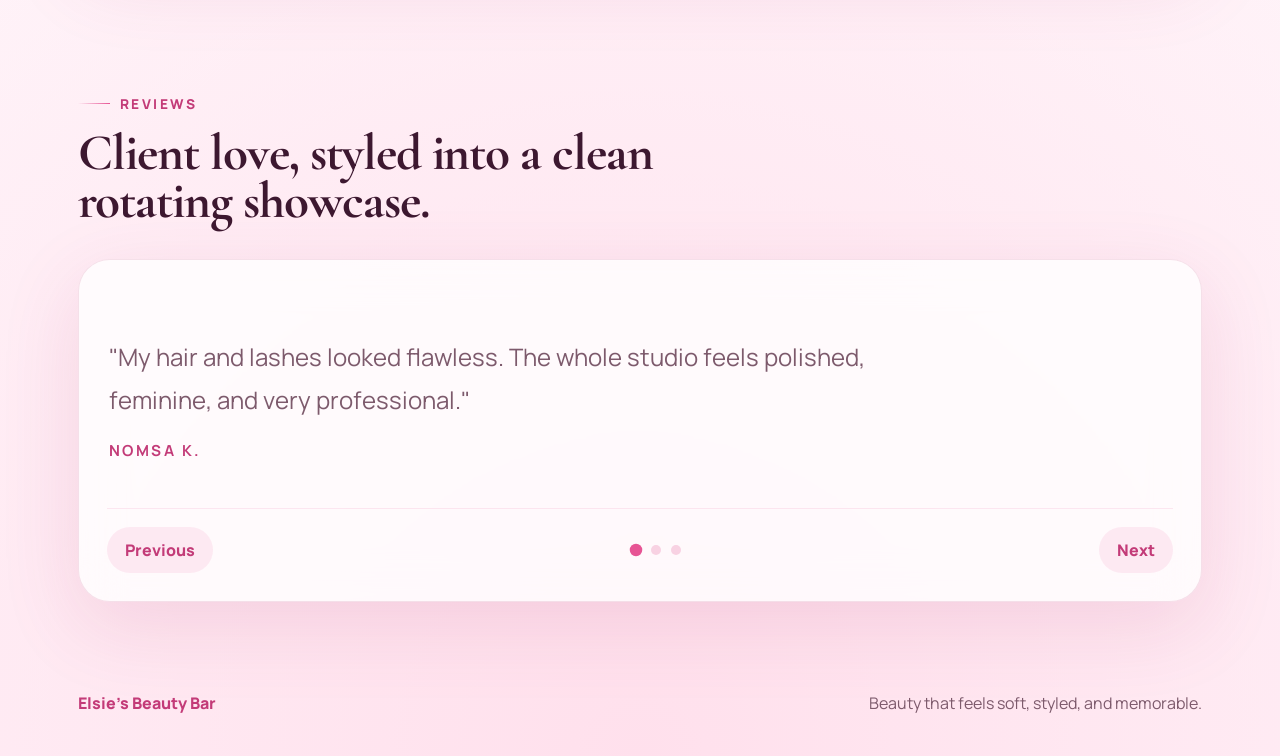
==== commit 824ae5b5: "update contacts" ====
--- a/elsie/index.html
+++ b/elsie/index.html
@@ -209,11 +209,11 @@
           <div class="contact-grid">
             <article>
               <span class="contact-label">Phone</span>
-              <a href="tel:+270000000000">+27 00 000 0000</a>
+              <a href="tel:+270000000000">+27 76 974 3029</a>
             </article>
             <article>
               <span class="contact-label">Email</span>
-              <a href="mailto:hello@elsiesbeautybar.com">hello@elsiesbeautybar.com</a>
+              <a href="mailto:hello@elsiesbeautybar.com">mapasekalerutla@gmail.com</a>
             </article>
             <article>
               <span class="contact-label">Location</span>
